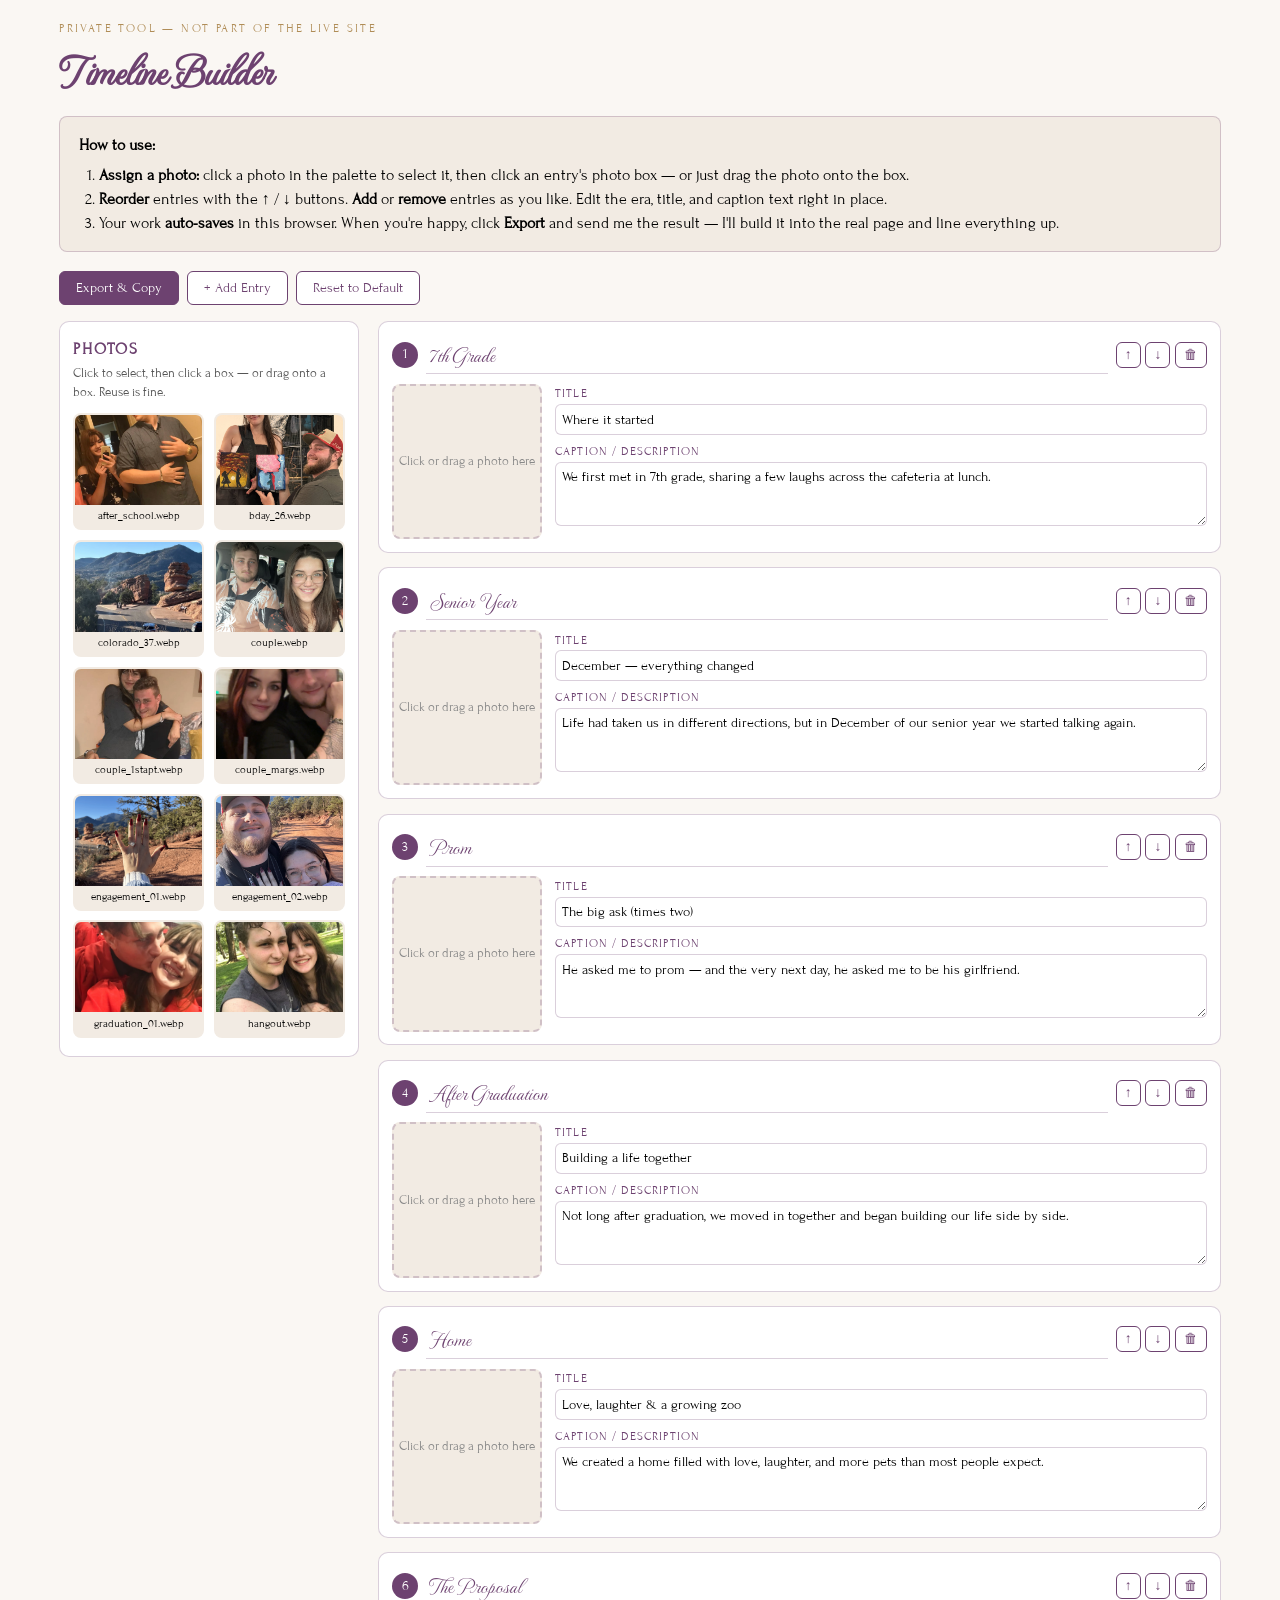
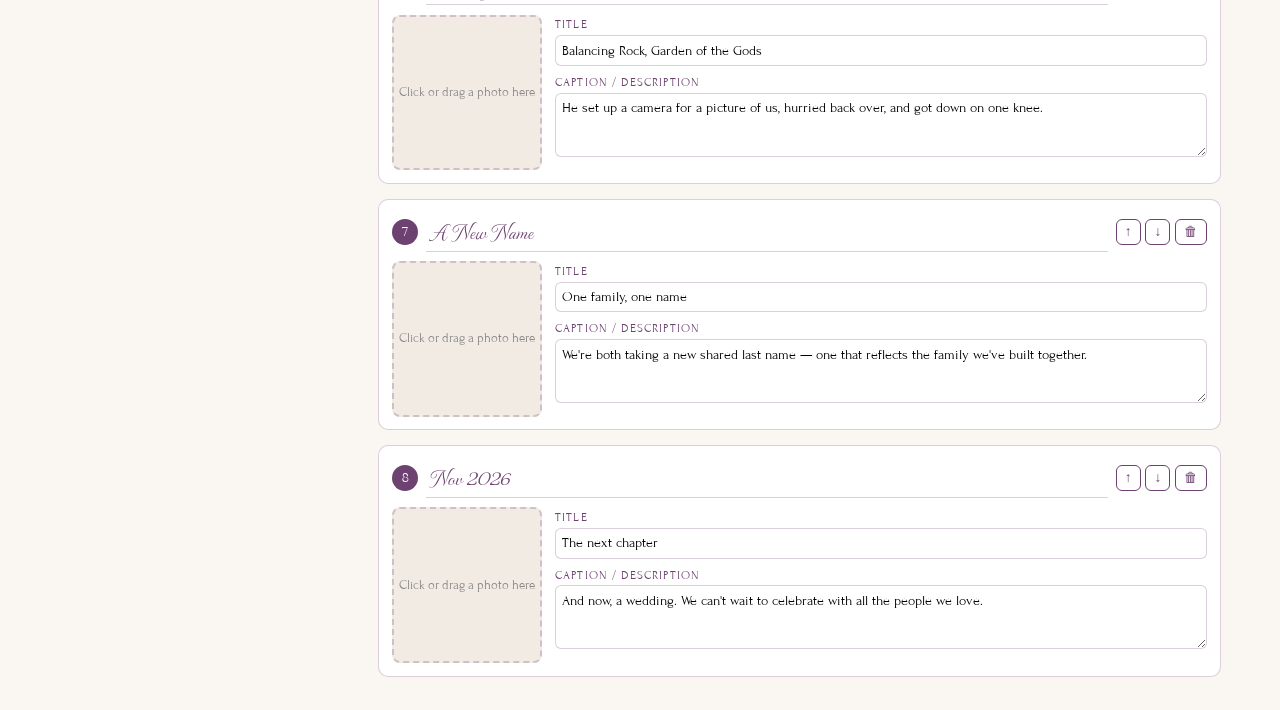
==== builder.html @ a4fd115c "Add timeline photos and a local drag-and-drop Timeline Builder - 14 timeline photos in assets/timeli" ====
<!DOCTYPE html>
<html lang="en">
<head>
  <meta charset="UTF-8" />
  <meta name="viewport" content="width=device-width, initial-scale=1.0" />
  <title>Timeline Builder — Makayla &amp; Micah (private tool)</title>
  <link rel="preconnect" href="https://fonts.googleapis.com" />
  <link rel="preconnect" href="https://fonts.gstatic.com" crossorigin />
  <link href="https://fonts.googleapis.com/css2?family=Forum&family=MonteCarlo&display=swap" rel="stylesheet" />
  <style>
    :root{
      --ivory:#faf7f3; --cream:#f2ebe3; --plum:#6d4270; --plum-dark:#4c2b53;
      --lilac:#cbb3d6; --gold:#b08d57; --ink:#000; --line:rgba(109,66,112,.25);
    }
    *{box-sizing:border-box;}
    body{margin:0;background:var(--ivory);color:var(--ink);
      font-family:"Forum",Georgia,serif;font-size:16px;line-height:1.5;}
    h1{font-family:"MonteCarlo",cursive;color:var(--plum);font-size:2.6rem;margin:.2rem 0 0;}
    a{color:var(--plum);}
    .wrap{max-width:1200px;margin:0 auto;padding:1.2rem;}
    .intro{background:var(--cream);border:1px solid var(--line);padding:1rem 1.2rem;border-radius:8px;margin:.8rem 0 1.2rem;}
    .intro ol{margin:.4rem 0 0;padding-left:1.2rem;}
    .toolbar{display:flex;flex-wrap:wrap;gap:.5rem;margin-bottom:1rem;}
    button{font-family:inherit;font-size:.9rem;cursor:pointer;border:1px solid var(--plum);
      background:var(--plum);color:#fff;padding:.5rem 1rem;border-radius:6px;transition:.15s;}
    button.ghost{background:#fff;color:var(--plum);}
    button:hover{background:var(--plum-dark);border-color:var(--plum-dark);color:#fff;}
    button.ghost:hover{background:var(--cream);color:var(--plum-dark);}
    button.mini{padding:.25rem .5rem;font-size:.85rem;}

    .cols{display:grid;grid-template-columns:300px 1fr;gap:1.2rem;align-items:start;}
    @media (max-width:820px){.cols{grid-template-columns:1fr;}}

    /* Palette */
    .palette{position:sticky;top:.6rem;background:#fff;border:1px solid var(--line);border-radius:10px;padding:.8rem;}
    .palette h2{font-family:"Forum",serif;font-size:1rem;text-transform:uppercase;letter-spacing:.12em;color:var(--plum);margin:.1rem 0 .2rem;}
    .palette .hint{font-size:.8rem;color:#555;margin:0 0 .7rem;}
    .pgrid{display:grid;grid-template-columns:1fr 1fr;gap:.6rem;max-height:70vh;overflow:auto;}
    .ptile{border:2px solid transparent;border-radius:8px;overflow:hidden;background:var(--cream);cursor:grab;position:relative;}
    .ptile img{width:100%;height:90px;object-fit:cover;display:block;}
    .ptile .fn{font-size:.7rem;padding:.2rem .3rem;word-break:break-all;text-align:center;}
    .ptile.selected{border-color:var(--gold);box-shadow:0 0 0 2px var(--gold) inset;}
    .ptile .used{position:absolute;top:3px;right:3px;background:var(--plum);color:#fff;font-size:.62rem;
      padding:.05rem .35rem;border-radius:10px;}

    /* Entries */
    .entry{background:#fff;border:1px solid var(--line);border-radius:10px;padding:.8rem;margin-bottom:.9rem;}
    .entry.drop-hi{outline:2px dashed var(--gold);}
    .ehead{display:flex;align-items:center;gap:.5rem;margin-bottom:.6rem;}
    .num{width:26px;height:26px;border-radius:50%;background:var(--plum);color:#fff;display:flex;align-items:center;justify-content:center;font-size:.85rem;flex:0 0 auto;}
    .ehead input.era{flex:1;font-family:"MonteCarlo",cursive;color:var(--plum);font-size:1.3rem;border:none;border-bottom:1px solid var(--line);background:transparent;padding:.1rem .2rem;}
    .ebody{display:grid;grid-template-columns:150px 1fr;gap:.8rem;}
    @media (max-width:520px){.ebody{grid-template-columns:1fr;}}
    .slot{border:2px dashed var(--line);border-radius:8px;min-height:150px;display:flex;align-items:center;justify-content:center;text-align:center;color:#888;font-size:.8rem;position:relative;background:var(--cream);overflow:hidden;}
    .slot.has{border-style:solid;color:transparent;}
    .slot img{width:100%;height:100%;object-fit:cover;position:absolute;inset:0;}
    .slot .clear{position:absolute;top:4px;right:4px;z-index:2;background:rgba(0,0,0,.6);color:#fff;border:none;border-radius:50%;width:22px;height:22px;padding:0;font-size:.9rem;line-height:1;}
    .slot.drop-hi{border-color:var(--gold);background:#fbf3e4;}
    .fields label{display:block;font-size:.72rem;text-transform:uppercase;letter-spacing:.1em;color:var(--plum);margin:.1rem 0 .1rem;}
    .fields input,.fields textarea{width:100%;font-family:inherit;font-size:.9rem;border:1px solid var(--line);border-radius:6px;padding:.4rem;margin-bottom:.4rem;background:#fff;color:#000;}
    .fields textarea{min-height:64px;resize:vertical;}
    .erow-btns{display:flex;gap:.3rem;flex:0 0 auto;}

    dialog{border:1px solid var(--line);border-radius:10px;max-width:640px;width:92%;padding:1rem;}
    dialog h3{margin:.1rem 0 .5rem;color:var(--plum);font-family:"Forum",serif;}
    textarea#out{width:100%;min-height:260px;font-family:ui-monospace,Menlo,Consolas,monospace;font-size:.8rem;}
    .savenote{font-size:.8rem;color:#555;margin-left:.4rem;}
  </style>
</head>
<body>
  <div class="wrap">
    <p style="text-transform:uppercase;letter-spacing:.2em;color:var(--gold);font-size:.75rem;margin:0;">Private tool — not part of the live site</p>
    <h1>Timeline Builder</h1>

    <div class="intro">
      <strong>How to use:</strong>
      <ol>
        <li><strong>Assign a photo:</strong> click a photo in the palette to select it, then click an entry's photo box — or just drag the photo onto the box.</li>
        <li><strong>Reorder</strong> entries with the ↑ / ↓ buttons. <strong>Add</strong> or <strong>remove</strong> entries as you like. Edit the era, title, and caption text right in place.</li>
        <li>Your work <strong>auto-saves</strong> in this browser. When you're happy, click <strong>Export</strong> and send me the result — I'll build it into the real page and line everything up.</li>
      </ol>
    </div>

    <div class="toolbar">
      <button id="btnExport">Export &amp; Copy</button>
      <button class="ghost" id="btnAdd">+ Add Entry</button>
      <button class="ghost" id="btnReset">Reset to Default</button>
      <span class="savenote" id="saveNote"></span>
    </div>

    <div class="cols">
      <div class="palette">
        <h2>Photos</h2>
        <p class="hint">Click to select, then click a box — or drag onto a box. Reuse is fine.</p>
        <div class="pgrid" id="pgrid"></div>
      </div>
      <div id="entries"></div>
    </div>
  </div>

  <dialog id="dlg">
    <h3>Your timeline arrangement</h3>
    <p style="font-size:.85rem;margin:.2rem 0 .5rem;">Copied to your clipboard. Paste it into the chat and I'll build it. (Also saved as a file if your browser allowed the download.)</p>
    <textarea id="out" readonly></textarea>
    <div style="margin-top:.6rem;display:flex;gap:.5rem;">
      <button id="btnCopy2">Copy again</button>
      <button class="ghost" id="btnClose">Close</button>
    </div>
  </dialog>

  <script>
  (function(){
    var IMAGES = [
      "after_school.webp","bday_26.webp","colorado_37.webp","couple.webp",
      "couple_1stapt.webp","couple_margs.webp","engagement_01.webp","engagement_02.webp",
      "graduation_01.webp","hangout.webp","prom_01.webp","prom_03.webp",
      "venue_01.webp","venue_03.webp"
    ];
    var DIR = "assets/timeline/";
    var KEY = "wb-timeline-builder-v1";

    var DEFAULT = [
      {era:"7th Grade", title:"Where it started", desc:"We first met in 7th grade, sharing a few laughs across the cafeteria at lunch.", img:""},
      {era:"Senior Year", title:"December — everything changed", desc:"Life had taken us in different directions, but in December of our senior year we started talking again.", img:""},
      {era:"Prom", title:"The big ask (times two)", desc:"He asked me to prom — and the very next day, he asked me to be his girlfriend.", img:""},
      {era:"After Graduation", title:"Building a life together", desc:"Not long after graduation, we moved in together and began building our life side by side.", img:""},
      {era:"Home", title:"Love, laughter & a growing zoo", desc:"We created a home filled with love, laughter, and more pets than most people expect.", img:""},
      {era:"The Proposal", title:"Balancing Rock, Garden of the Gods", desc:"He set up a camera for a picture of us, hurried back over, and got down on one knee.", img:""},
      {era:"A New Name", title:"One family, one name", desc:"We're both taking a new shared last name — one that reflects the family we've built together.", img:""},
      {era:"Nov 2026", title:"The next chapter", desc:"And now, a wedding. We can't wait to celebrate with all the people we love.", img:""}
    ];

    var entries = load();
    var selected = null; // selected palette filename

    function load(){
      try{ var s = JSON.parse(localStorage.getItem(KEY)); if(Array.isArray(s) && s.length) return s; }catch(e){}
      return JSON.parse(JSON.stringify(DEFAULT));
    }
    function save(){
      try{ localStorage.setItem(KEY, JSON.stringify(entries)); }catch(e){}
      var n = document.getElementById("saveNote"); n.textContent = "saved ✓";
      clearTimeout(save._t); save._t = setTimeout(function(){ n.textContent=""; }, 1200);
    }
    function usageMap(){
      var m = {};
      entries.forEach(function(e,i){ if(e.img){ (m[e.img]=m[e.img]||[]).push(i+1); } });
      return m;
    }

    /* ---------- Palette ---------- */
    function renderPalette(){
      var grid = document.getElementById("pgrid");
      var used = usageMap();
      grid.innerHTML = "";
      IMAGES.forEach(function(fn){
        var t = document.createElement("div");
        t.className = "ptile" + (selected===fn ? " selected":"");
        t.draggable = true;
        t.innerHTML = '<img src="'+DIR+fn+'" alt=""><div class="fn">'+fn+'</div>' +
          (used[fn] ? '<span class="used">#'+used[fn].join(", #")+'</span>' : '');
        t.addEventListener("click", function(){ selected = (selected===fn? null: fn); renderPalette(); });
        t.addEventListener("dragstart", function(ev){ ev.dataTransfer.setData("text/plain", fn); });
        grid.appendChild(t);
      });
    }

    /* ---------- Entries ---------- */
    function renderEntries(){
      var box = document.getElementById("entries");
      box.innerHTML = "";
      entries.forEach(function(e, i){
        var card = document.createElement("div");
        card.className = "entry";

        var head = document.createElement("div");
        head.className = "ehead";
        head.innerHTML = '<span class="num">'+(i+1)+'</span>';
        var era = document.createElement("input");
        era.className = "era"; era.value = e.era || ""; era.placeholder = "Era (e.g. Prom)";
        era.addEventListener("input", function(){ e.era = era.value; save(); });
        head.appendChild(era);
        var btns = document.createElement("div");
        btns.className = "erow-btns";
        btns.appendChild(mkBtn("↑","mini ghost",function(){ move(i,-1); }));
        btns.appendChild(mkBtn("↓","mini ghost",function(){ move(i, 1); }));
        btns.appendChild(mkBtn("🗑","mini ghost",function(){ if(confirm("Remove this entry?")){ entries.splice(i,1); save(); renderAll(); } }));
        head.appendChild(btns);
        card.appendChild(head);

        var body = document.createElement("div");
        body.className = "ebody";

        // slot
        var slot = document.createElement("div");
        slot.className = "slot" + (e.img ? " has":"");
        if(e.img){
          slot.innerHTML = '<img src="'+DIR+e.img+'" alt="">';
          var x = mkBtn("×","clear",function(ev){ ev.stopPropagation(); e.img=""; save(); renderAll(); });
          x.className = "clear"; slot.appendChild(x);
        } else {
          slot.textContent = "Click or drag a photo here";
        }
        slot.addEventListener("click", function(){ if(selected){ e.img = selected; selected=null; save(); renderAll(); } });
        slot.addEventListener("dragover", function(ev){ ev.preventDefault(); slot.classList.add("drop-hi"); });
        slot.addEventListener("dragleave", function(){ slot.classList.remove("drop-hi"); });
        slot.addEventListener("drop", function(ev){ ev.preventDefault(); var fn = ev.dataTransfer.getData("text/plain"); if(fn){ e.img = fn; save(); renderAll(); } });
        body.appendChild(slot);

        // fields
        var f = document.createElement("div");
        f.className = "fields";
        var tl = document.createElement("label"); tl.textContent="Title";
        var ti = document.createElement("input"); ti.value = e.title||""; ti.placeholder="Title";
        ti.addEventListener("input", function(){ e.title = ti.value; save(); });
        var dl = document.createElement("label"); dl.textContent="Caption / description";
        var ta = document.createElement("textarea"); ta.value = e.desc||""; ta.placeholder="A sentence about this moment…";
        ta.addEventListener("input", function(){ e.desc = ta.value; save(); });
        f.appendChild(tl); f.appendChild(ti); f.appendChild(dl); f.appendChild(ta);
        body.appendChild(f);

        card.appendChild(body);
        box.appendChild(card);
      });
    }

    function mkBtn(txt, cls, fn){
      var b = document.createElement("button"); b.textContent = txt; if(cls) b.className = cls;
      b.addEventListener("click", fn); return b;
    }
    function move(i, dir){
      var j = i + dir; if(j<0 || j>=entries.length) return;
      var tmp = entries[i]; entries[i] = entries[j]; entries[j] = tmp; save(); renderAll();
    }
    function renderAll(){ renderPalette(); renderEntries(); }

    /* ---------- Toolbar ---------- */
    document.getElementById("btnAdd").addEventListener("click", function(){
      entries.push({era:"New Entry", title:"", desc:"", img:""}); save(); renderAll();
      window.scrollTo(0, document.body.scrollHeight);
    });
    document.getElementById("btnReset").addEventListener("click", function(){
      if(confirm("Reset to the default 8 entries? This clears your current arrangement.")){
        entries = JSON.parse(JSON.stringify(DEFAULT)); save(); renderAll();
      }
    });

    function exportText(){
      var lines = entries.map(function(e,i){
        return (i+1)+". ["+(e.img||"no photo")+"]  "+(e.era||"")+" — "+(e.title||"")+"\n     "+(e.desc||"");
      }).join("\n");
      var json = JSON.stringify(entries, null, 2);
      return "TIMELINE ARRANGEMENT\n====================\n"+lines+"\n\n--- JSON ---\n"+json;
    }
    function copy(text){
      if(navigator.clipboard && navigator.clipboard.writeText){ return navigator.clipboard.writeText(text); }
      var t=document.getElementById("out"); t.select(); try{document.execCommand("copy");}catch(e){}
      return Promise.resolve();
    }
    document.getElementById("btnExport").addEventListener("click", function(){
      var text = exportText();
      document.getElementById("out").value = text;
      copy(text);
      // best-effort download
      try{
        var blob = new Blob([text], {type:"text/plain"});
        var url = URL.createObjectURL(blob);
        var a = document.createElement("a"); a.href=url; a.download="timeline-arrangement.txt";
        document.body.appendChild(a); a.click(); a.remove(); setTimeout(function(){URL.revokeObjectURL(url);}, 2000);
      }catch(e){}
      document.getElementById("dlg").showModal();
    });
    document.getElementById("btnCopy2").addEventListener("click", function(){ copy(document.getElementById("out").value); });
    document.getElementById("btnClose").addEventListener("click", function(){ document.getElementById("dlg").close(); });

    renderAll();
  })();
  </script>
</body>
</html>
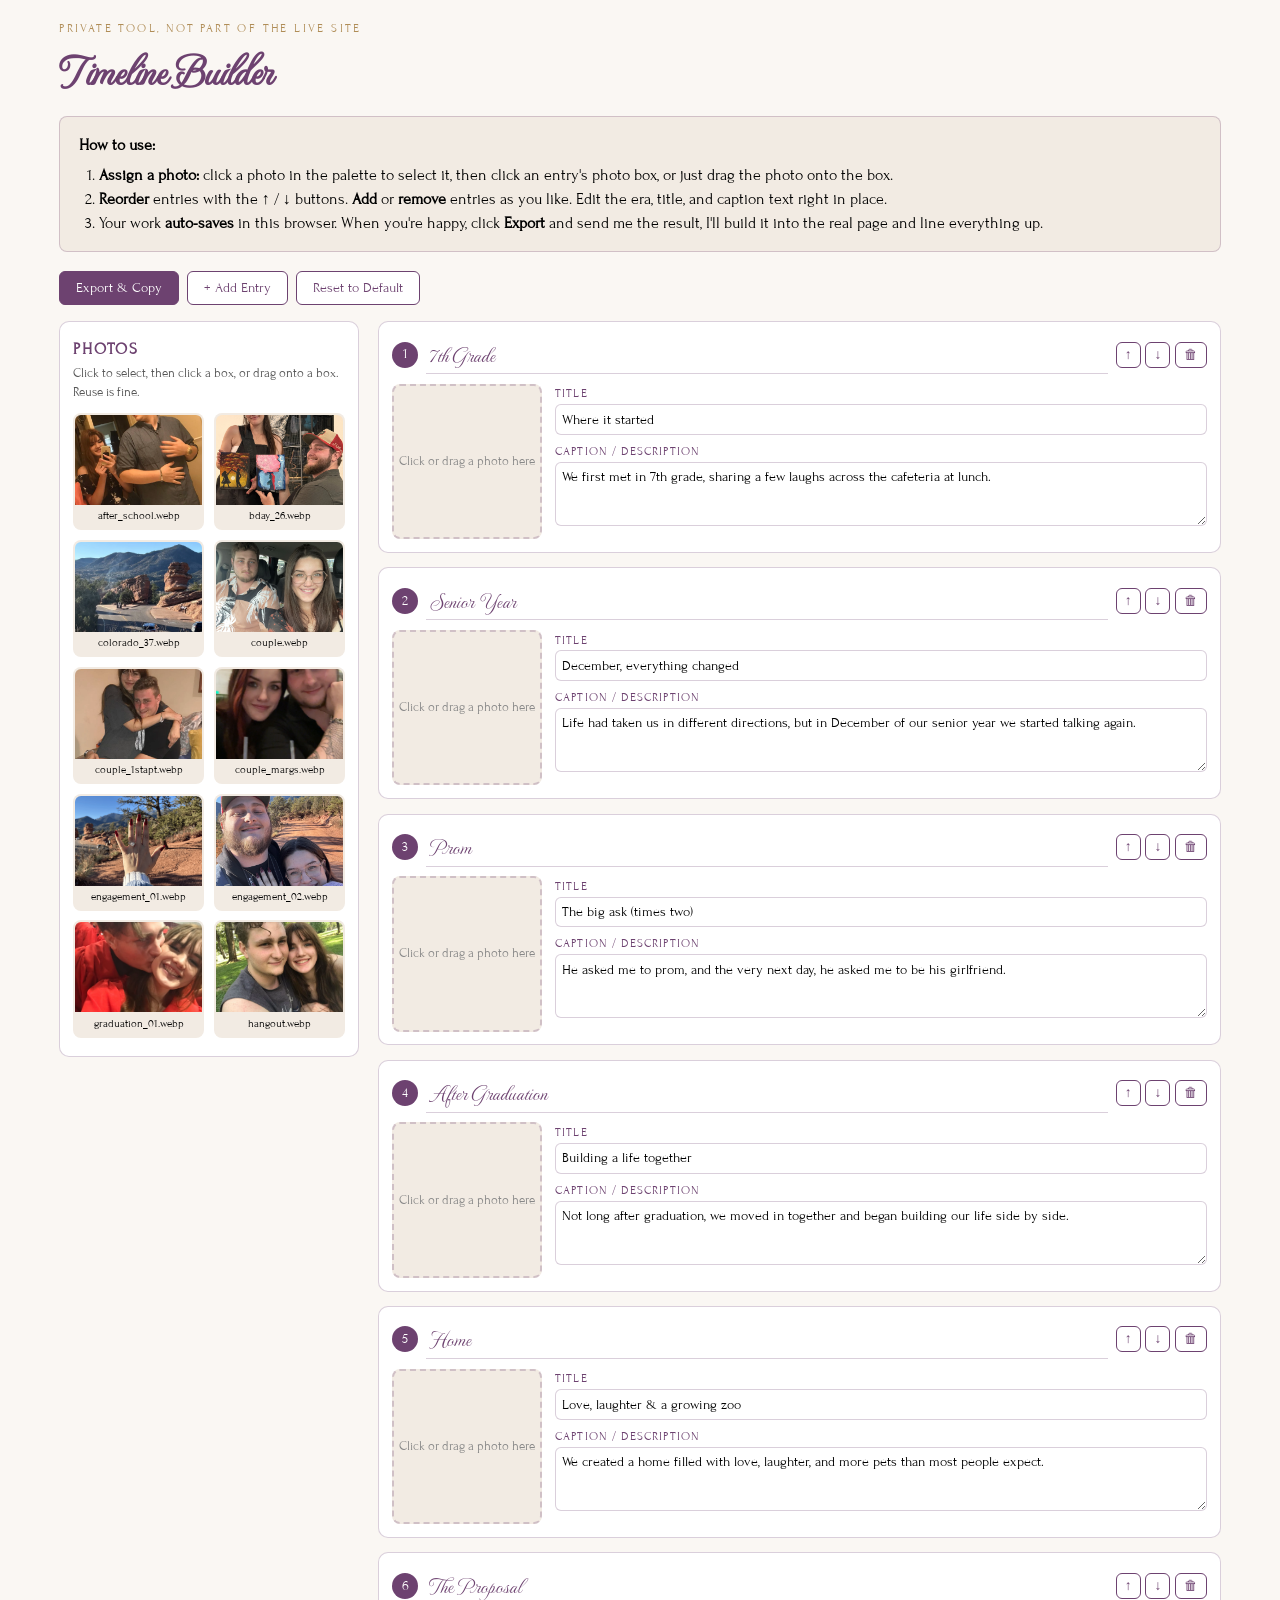
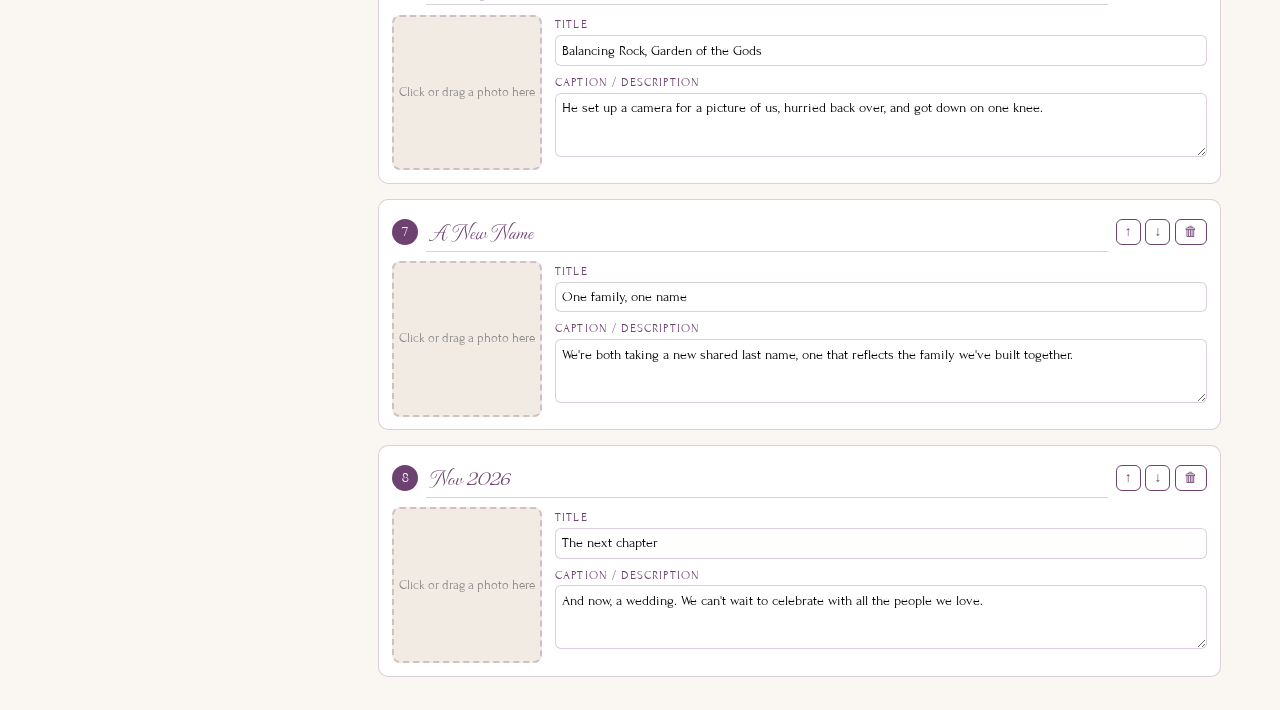
==== commit 6ea9e471: "Remove all em dashes site-wide; add 'Soon to be Mr. and Mrs. Clifton' hero link - Convert every em d" ====
--- a/builder.html
+++ b/builder.html
@@ -3,7 +3,7 @@
 <head>
   <meta charset="UTF-8" />
   <meta name="viewport" content="width=device-width, initial-scale=1.0" />
-  <title>Timeline Builder — Makayla &amp; Micah (private tool)</title>
+  <title>Timeline Builder · Makayla &amp; Micah (private tool)</title>
   <link rel="preconnect" href="https://fonts.googleapis.com" />
   <link rel="preconnect" href="https://fonts.gstatic.com" crossorigin />
   <link href="https://fonts.googleapis.com/css2?family=Forum&family=MonteCarlo&display=swap" rel="stylesheet" />
@@ -69,15 +69,15 @@
 </head>
 <body>
   <div class="wrap">
-    <p style="text-transform:uppercase;letter-spacing:.2em;color:var(--gold);font-size:.75rem;margin:0;">Private tool — not part of the live site</p>
+    <p style="text-transform:uppercase;letter-spacing:.2em;color:var(--gold);font-size:.75rem;margin:0;">Private tool, not part of the live site</p>
     <h1>Timeline Builder</h1>
 
     <div class="intro">
       <strong>How to use:</strong>
       <ol>
-        <li><strong>Assign a photo:</strong> click a photo in the palette to select it, then click an entry's photo box — or just drag the photo onto the box.</li>
+        <li><strong>Assign a photo:</strong> click a photo in the palette to select it, then click an entry's photo box, or just drag the photo onto the box.</li>
         <li><strong>Reorder</strong> entries with the ↑ / ↓ buttons. <strong>Add</strong> or <strong>remove</strong> entries as you like. Edit the era, title, and caption text right in place.</li>
-        <li>Your work <strong>auto-saves</strong> in this browser. When you're happy, click <strong>Export</strong> and send me the result — I'll build it into the real page and line everything up.</li>
+        <li>Your work <strong>auto-saves</strong> in this browser. When you're happy, click <strong>Export</strong> and send me the result, I'll build it into the real page and line everything up.</li>
       </ol>
     </div>
 
@@ -91,7 +91,7 @@
     <div class="cols">
       <div class="palette">
         <h2>Photos</h2>
-        <p class="hint">Click to select, then click a box — or drag onto a box. Reuse is fine.</p>
+        <p class="hint">Click to select, then click a box, or drag onto a box. Reuse is fine.</p>
         <div class="pgrid" id="pgrid"></div>
       </div>
       <div id="entries"></div>
@@ -121,12 +121,12 @@
 
     var DEFAULT = [
       {era:"7th Grade", title:"Where it started", desc:"We first met in 7th grade, sharing a few laughs across the cafeteria at lunch.", img:""},
-      {era:"Senior Year", title:"December — everything changed", desc:"Life had taken us in different directions, but in December of our senior year we started talking again.", img:""},
-      {era:"Prom", title:"The big ask (times two)", desc:"He asked me to prom — and the very next day, he asked me to be his girlfriend.", img:""},
+      {era:"Senior Year", title:"December, everything changed", desc:"Life had taken us in different directions, but in December of our senior year we started talking again.", img:""},
+      {era:"Prom", title:"The big ask (times two)", desc:"He asked me to prom, and the very next day, he asked me to be his girlfriend.", img:""},
       {era:"After Graduation", title:"Building a life together", desc:"Not long after graduation, we moved in together and began building our life side by side.", img:""},
       {era:"Home", title:"Love, laughter & a growing zoo", desc:"We created a home filled with love, laughter, and more pets than most people expect.", img:""},
       {era:"The Proposal", title:"Balancing Rock, Garden of the Gods", desc:"He set up a camera for a picture of us, hurried back over, and got down on one knee.", img:""},
-      {era:"A New Name", title:"One family, one name", desc:"We're both taking a new shared last name — one that reflects the family we've built together.", img:""},
+      {era:"A New Name", title:"One family, one name", desc:"We're both taking a new shared last name, one that reflects the family we've built together.", img:""},
       {era:"Nov 2026", title:"The next chapter", desc:"And now, a wedding. We can't wait to celebrate with all the people we love.", img:""}
     ];
 
@@ -247,7 +247,7 @@
 
     function exportText(){
       var lines = entries.map(function(e,i){
-        return (i+1)+". ["+(e.img||"no photo")+"]  "+(e.era||"")+" — "+(e.title||"")+"\n     "+(e.desc||"");
+        return (i+1)+". ["+(e.img||"no photo")+"]  "+(e.era||"")+", "+(e.title||"")+"\n     "+(e.desc||"");
       }).join("\n");
       var json = JSON.stringify(entries, null, 2);
       return "TIMELINE ARRANGEMENT\n====================\n"+lines+"\n\n--- JSON ---\n"+json;
